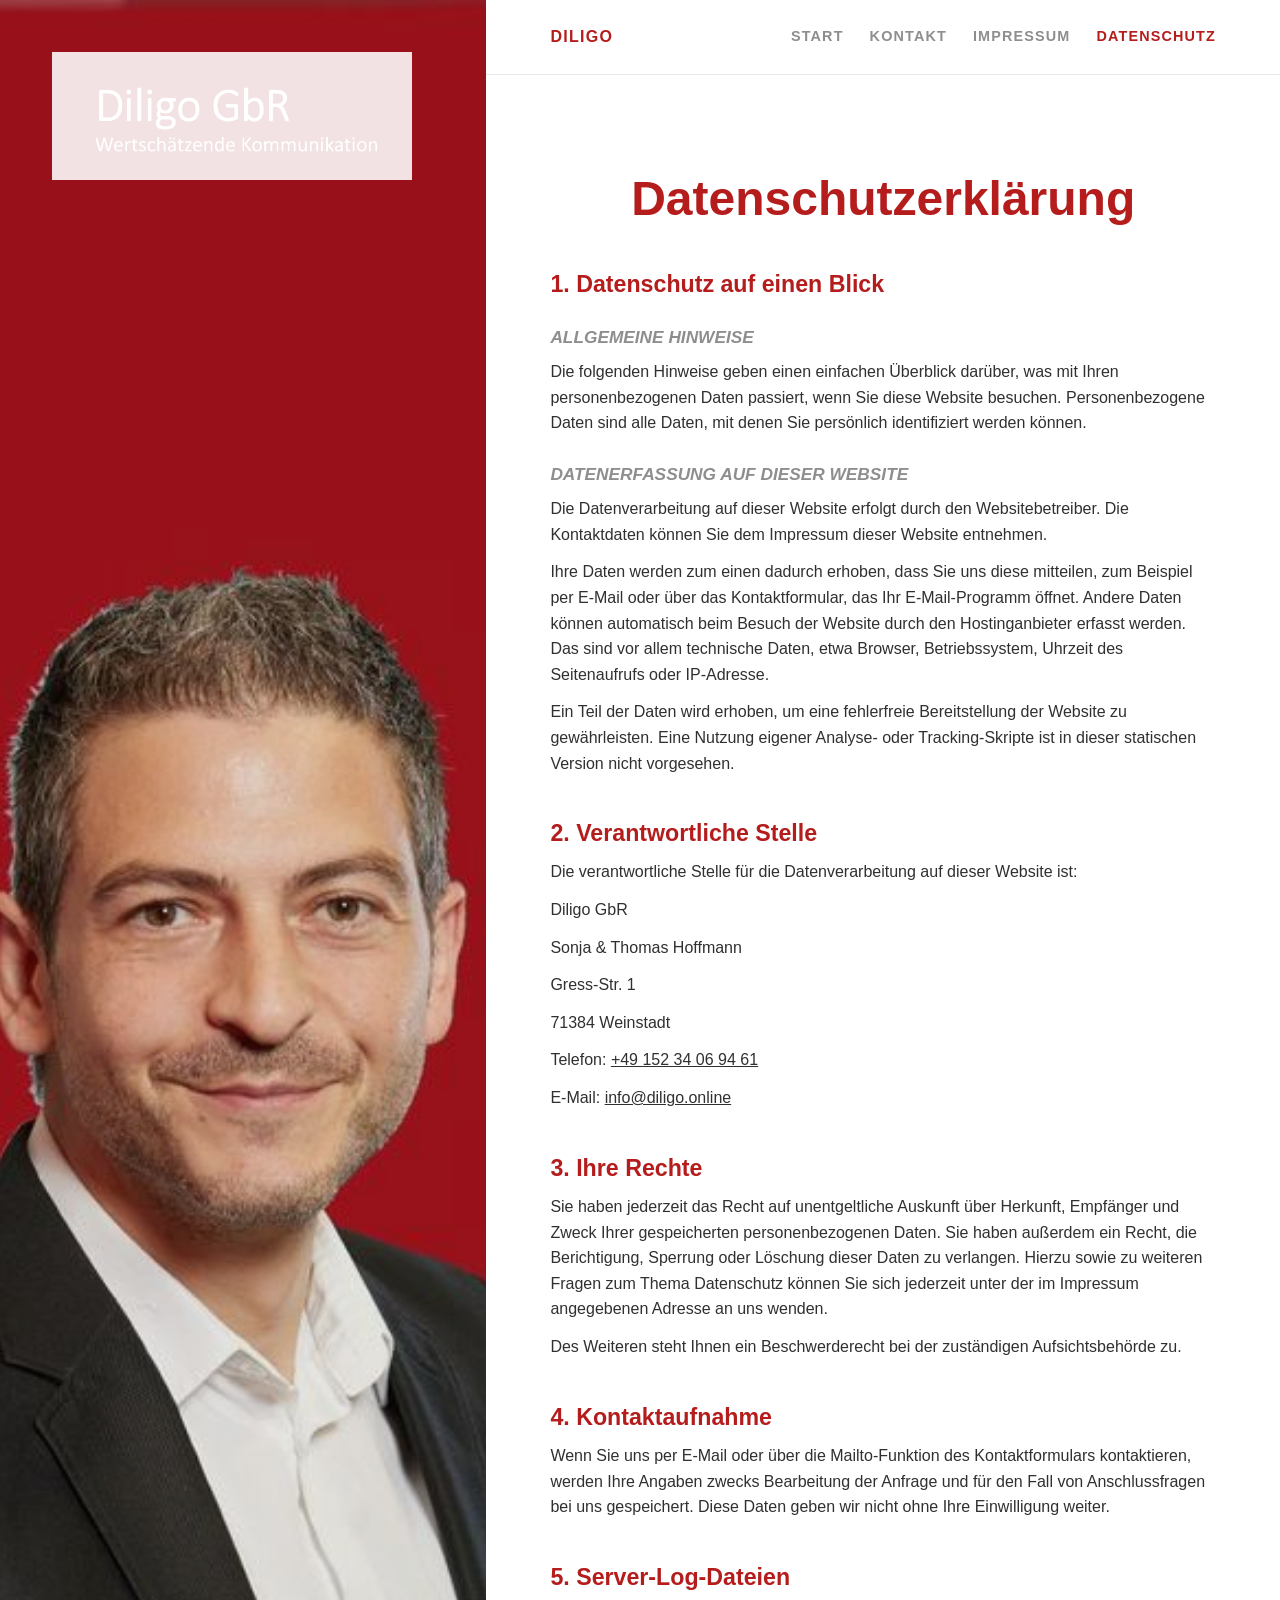
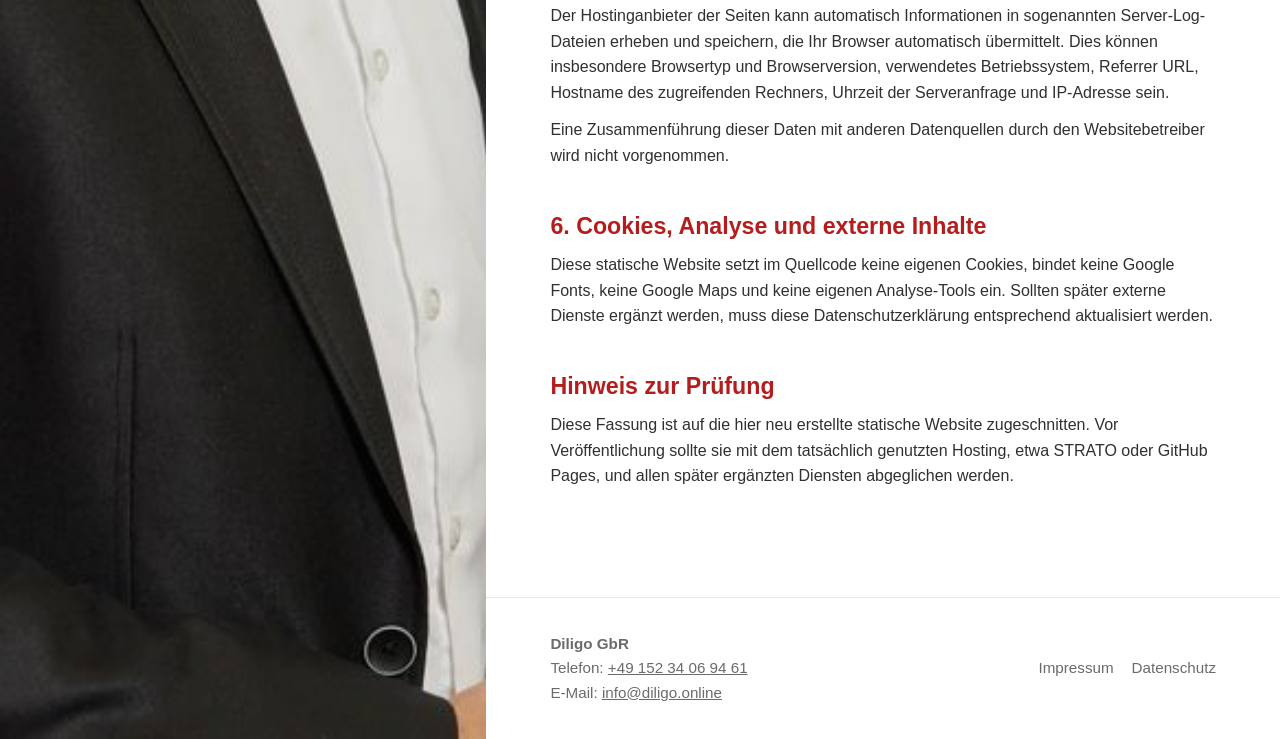
==== datenschutz/index.html @ 12252685 "Create static Diligo website" ====
<!doctype html>
<html lang="de">
  <head>
    <meta charset="utf-8" />
    <meta name="viewport" content="width=device-width, initial-scale=1" />
    <title>Datenschutz | Diligo</title>
    <meta name="description" content="Datenschutzhinweise der Diligo GbR." />
    <link rel="canonical" href="https://diligo.online/datenschutz/" />
    <meta property="og:type" content="website" />
    <meta property="og:title" content="Datenschutz | Diligo" />
    <meta property="og:description" content="Datenschutzhinweise der Diligo GbR." />
    <meta property="og:url" content="https://diligo.online/datenschutz/" />
    <meta property="og:image" content="https://diligo.online/assets/keyvisual.jpg" />
    <link rel="stylesheet" href="/assets/styles.css" />
  </head>
  <body>
    <a class="skip-link" href="#inhalt">Zum Inhalt springen</a>
    <div class="site-shell">
      <aside class="visual-panel" aria-label="Hauptgrafik">
        <img class="keyvisual" src="/assets/keyvisual.jpg" alt="" width="1600" height="1067" />
        <div class="brand-box">
          <a href="/" aria-label="Diligo Startseite">
            <img src="/assets/logo-diligo.png" alt="Diligo" width="1200" height="390" />
          </a>
        </div>
      </aside>

      <div class="content-panel">
        <header class="topbar">
          <div class="topbar-inner">
            <a class="brand-name" href="/">Diligo</a>
            <nav class="nav" aria-label="Hauptnavigation">
              <a href="/">Start</a>
              <a href="/kontakt/">Kontakt</a>
              <a href="/impressum/">Impressum</a>
              <a href="/datenschutz/" aria-current="page">Datenschutz</a>
            </nav>
          </div>
        </header>

        <main class="main-content" id="inhalt">
          <article class="narrow legal-copy">
            <h1 class="page-title center">Datenschutzerklärung</h1>

            <h2>1. Datenschutz auf einen Blick</h2>
            <h3>Allgemeine Hinweise</h3>
            <p>
              Die folgenden Hinweise geben einen einfachen Überblick darüber, was mit Ihren personenbezogenen Daten passiert, wenn Sie diese Website
              besuchen. Personenbezogene Daten sind alle Daten, mit denen Sie persönlich identifiziert werden können.
            </p>

            <h3>Datenerfassung auf dieser Website</h3>
            <p>
              Die Datenverarbeitung auf dieser Website erfolgt durch den Websitebetreiber. Die Kontaktdaten können Sie dem Impressum dieser Website
              entnehmen.
            </p>
            <p>
              Ihre Daten werden zum einen dadurch erhoben, dass Sie uns diese mitteilen, zum Beispiel per E-Mail oder über das Kontaktformular, das
              Ihr E-Mail-Programm öffnet. Andere Daten können automatisch beim Besuch der Website durch den Hostinganbieter erfasst werden. Das sind
              vor allem technische Daten, etwa Browser, Betriebssystem, Uhrzeit des Seitenaufrufs oder IP-Adresse.
            </p>
            <p>
              Ein Teil der Daten wird erhoben, um eine fehlerfreie Bereitstellung der Website zu gewährleisten. Eine Nutzung eigener Analyse- oder
              Tracking-Skripte ist in dieser statischen Version nicht vorgesehen.
            </p>

            <h2>2. Verantwortliche Stelle</h2>
            <p>Die verantwortliche Stelle für die Datenverarbeitung auf dieser Website ist:</p>
            <p>Diligo GbR</p>
            <p>Sonja &amp; Thomas Hoffmann</p>
            <p>Gress-Str. 1</p>
            <p>71384 Weinstadt</p>
            <p>Telefon: <a href="tel:+4915234069461">+49 152 34 06 94 61</a></p>
            <p>E-Mail: <a href="mailto:info@diligo.online">info@diligo.online</a></p>

            <h2>3. Ihre Rechte</h2>
            <p>
              Sie haben jederzeit das Recht auf unentgeltliche Auskunft über Herkunft, Empfänger und Zweck Ihrer gespeicherten personenbezogenen
              Daten. Sie haben außerdem ein Recht, die Berichtigung, Sperrung oder Löschung dieser Daten zu verlangen. Hierzu sowie zu weiteren Fragen
              zum Thema Datenschutz können Sie sich jederzeit unter der im Impressum angegebenen Adresse an uns wenden.
            </p>
            <p>
              Des Weiteren steht Ihnen ein Beschwerderecht bei der zuständigen Aufsichtsbehörde zu.
            </p>

            <h2>4. Kontaktaufnahme</h2>
            <p>
              Wenn Sie uns per E-Mail oder über die Mailto-Funktion des Kontaktformulars kontaktieren, werden Ihre Angaben zwecks Bearbeitung der
              Anfrage und für den Fall von Anschlussfragen bei uns gespeichert. Diese Daten geben wir nicht ohne Ihre Einwilligung weiter.
            </p>

            <h2>5. Server-Log-Dateien</h2>
            <p>
              Der Hostinganbieter der Seiten kann automatisch Informationen in sogenannten Server-Log-Dateien erheben und speichern, die Ihr Browser
              automatisch übermittelt. Dies können insbesondere Browsertyp und Browserversion, verwendetes Betriebssystem, Referrer URL, Hostname des
              zugreifenden Rechners, Uhrzeit der Serveranfrage und IP-Adresse sein.
            </p>
            <p>
              Eine Zusammenführung dieser Daten mit anderen Datenquellen durch den Websitebetreiber wird nicht vorgenommen.
            </p>

            <h2>6. Cookies, Analyse und externe Inhalte</h2>
            <p>
              Diese statische Website setzt im Quellcode keine eigenen Cookies, bindet keine Google Fonts, keine Google Maps und keine eigenen
              Analyse-Tools ein. Sollten später externe Dienste ergänzt werden, muss diese Datenschutzerklärung entsprechend aktualisiert werden.
            </p>

            <h2>Hinweis zur Prüfung</h2>
            <p>
              Diese Fassung ist auf die hier neu erstellte statische Website zugeschnitten. Vor Veröffentlichung sollte sie mit dem tatsächlich
              genutzten Hosting, etwa STRATO oder GitHub Pages, und allen später ergänzten Diensten abgeglichen werden.
            </p>
          </article>
        </main>

        <footer class="site-footer">
          <div class="footer-inner">
            <div>
              <strong>Diligo GbR</strong><br />
              Telefon: <a href="tel:+4915234069461">+49 152 34 06 94 61</a><br />
              E-Mail: <a href="mailto:info@diligo.online">info@diligo.online</a>
            </div>
            <nav class="footer-links" aria-label="Rechtliches">
              <a href="/impressum/">Impressum</a>
              <a href="/datenschutz/">Datenschutz</a>
            </nav>
          </div>
        </footer>
      </div>
    </div>
  </body>
</html>
---- assets/styles.css ----
:root {
  --red: #b51c1c;
  --ink: #292929;
  --text: #303030;
  --muted: #8e8e8e;
  --line: #e8e8e8;
  --paper: #ffffff;
  --soft: #f7f7f7;
  --focus: #b51c1c;
  font-family: "Open Sans", Arial, Helvetica, sans-serif;
}

* {
  box-sizing: border-box;
}

html {
  scroll-behavior: smooth;
}

body {
  margin: 0;
  background: var(--paper);
  color: var(--text);
  line-height: 1.6;
}

a {
  color: inherit;
}

:focus-visible {
  outline: 3px solid var(--focus);
  outline-offset: 4px;
}

.site-shell {
  min-height: 100vh;
}

.visual-panel {
  position: relative;
  min-height: 42vh;
  overflow: hidden;
  background: var(--ink);
}

.visual-panel img.keyvisual {
  position: absolute;
  inset: 0;
  width: 100%;
  height: 100%;
  object-fit: cover;
  opacity: 0.92;
}

.brand-box {
  position: relative;
  z-index: 1;
  padding: 32px;
}

.brand-box img {
  display: block;
  width: min(360px, 72vw);
  height: auto;
  background: rgba(255, 255, 255, 0.88);
  padding: 10px 14px;
}

.content-panel {
  display: flex;
  min-height: 100vh;
  flex-direction: column;
}

.topbar {
  border-bottom: 1px solid var(--line);
  padding: 24px clamp(22px, 5vw, 64px);
}

.topbar-inner {
  display: flex;
  align-items: center;
  justify-content: space-between;
  gap: 24px;
}

.brand-name {
  color: var(--red);
  font-weight: 700;
  letter-spacing: 0.08em;
  text-decoration: none;
  text-transform: uppercase;
}

.nav {
  display: flex;
  align-items: center;
  gap: 26px;
  color: var(--muted);
  font-size: 0.9rem;
  font-weight: 700;
  letter-spacing: 0.08em;
  text-transform: uppercase;
}

.nav a {
  text-decoration: none;
}

.nav a:hover,
.nav a[aria-current="page"] {
  color: var(--red);
}

.main-content {
  flex: 1;
  padding: clamp(48px, 8vw, 96px) clamp(22px, 5vw, 64px);
}

.narrow {
  max-width: 790px;
  margin: 0 auto;
}

.center {
  text-align: center;
}

.eyebrow {
  color: var(--muted);
  font-size: 1rem;
  font-weight: 700;
  letter-spacing: 0.11em;
}

h1,
h2,
h3 {
  margin: 0;
  line-height: 1.18;
}

h1 {
  color: var(--red);
  font-size: clamp(2.4rem, 7vw, 4.25rem);
  font-weight: 800;
}

.page-title {
  font-size: clamp(2rem, 5vw, 3rem);
}

h2 {
  color: var(--red);
  font-size: clamp(1.55rem, 3.5vw, 2.25rem);
}

h3 {
  color: var(--red);
  font-size: 1.45rem;
}

.lead {
  margin: 32px auto 0;
  max-width: 690px;
  font-size: clamp(1.18rem, 2.4vw, 1.45rem);
  line-height: 1.65;
}

.italic {
  font-style: italic;
}

.actions {
  display: flex;
  flex-wrap: wrap;
  justify-content: center;
  gap: 14px;
  margin-top: 42px;
}

.button {
  display: inline-flex;
  min-width: 230px;
  min-height: 52px;
  align-items: center;
  justify-content: center;
  border: 1px solid var(--ink);
  border-radius: 999px;
  background: var(--ink);
  color: #fff;
  font-size: 0.95rem;
  font-weight: 700;
  text-decoration: none;
  transition: background 160ms ease, color 160ms ease, border-color 160ms ease;
}

.button:hover {
  border-color: var(--red);
  background: var(--red);
}

.button.secondary {
  background: transparent;
  color: var(--ink);
}

.button.secondary:hover {
  color: #fff;
}

.principles {
  margin-top: clamp(72px, 10vw, 120px);
}

.principle {
  border-top: 1px solid var(--line);
  padding: 44px 0;
}

.principle-label {
  margin: 0 0 18px;
  color: var(--muted);
  font-weight: 700;
  letter-spacing: 0.08em;
}

.principle p:last-child {
  margin-bottom: 0;
}

.site-footer {
  border-top: 1px solid var(--line);
  padding: 34px clamp(22px, 5vw, 64px);
  color: #6b6b6b;
  font-size: 0.95rem;
}

.footer-inner {
  display: flex;
  flex-wrap: wrap;
  align-items: center;
  justify-content: space-between;
  gap: 20px;
}

.footer-links {
  display: flex;
  flex-wrap: wrap;
  gap: 18px;
}

.footer-links a,
.contact-list a {
  text-decoration: none;
}

.footer-links a:hover,
.contact-list a:hover {
  color: var(--red);
}

.contact-grid {
  display: grid;
  gap: 42px;
  margin-top: 48px;
}

.contact-list {
  margin: 0;
  padding: 0;
  list-style: none;
}

.contact-list li + li {
  margin-top: 10px;
}

.form {
  display: grid;
  gap: 18px;
  margin-top: 32px;
  text-align: left;
}

.field {
  display: grid;
  gap: 7px;
}

.field label {
  font-weight: 700;
}

.field input,
.field textarea {
  width: 100%;
  border: 1px solid #d6d6d6;
  border-radius: 0;
  padding: 13px 14px;
  color: var(--text);
  font: inherit;
}

.field textarea {
  min-height: 150px;
  resize: vertical;
}

.checkbox {
  display: flex;
  align-items: flex-start;
  gap: 10px;
  font-size: 0.95rem;
}

.legal-copy {
  text-align: left;
}

.legal-copy h2 {
  margin-top: 44px;
  color: var(--red);
  font-size: 1.45rem;
}

.legal-copy h3 {
  margin-top: 28px;
  color: var(--muted);
  font-size: 1.08rem;
  font-style: italic;
  text-transform: uppercase;
}

.legal-copy p {
  margin: 12px 0;
}

.skip-link {
  position: fixed;
  left: 16px;
  top: 16px;
  z-index: 10;
  transform: translateY(-180%);
  background: #fff;
  color: var(--ink);
  padding: 10px 14px;
}

.skip-link:focus {
  transform: translateY(0);
}

@media (min-width: 900px) {
  .site-shell {
    display: grid;
    grid-template-columns: minmax(320px, 38vw) 1fr;
  }

  .visual-panel {
    min-height: 100vh;
    position: sticky;
    top: 0;
  }

  .brand-box {
    padding: 52px;
  }

  .contact-grid {
    grid-template-columns: 0.8fr 1.2fr;
  }
}

@media (max-width: 720px) {
  .topbar-inner {
    align-items: flex-start;
    flex-direction: column;
  }

  .nav {
    width: 100%;
    overflow-x: auto;
    padding-bottom: 4px;
  }

  .actions {
    align-items: stretch;
    flex-direction: column;
  }

  .button {
    width: 100%;
  }
}
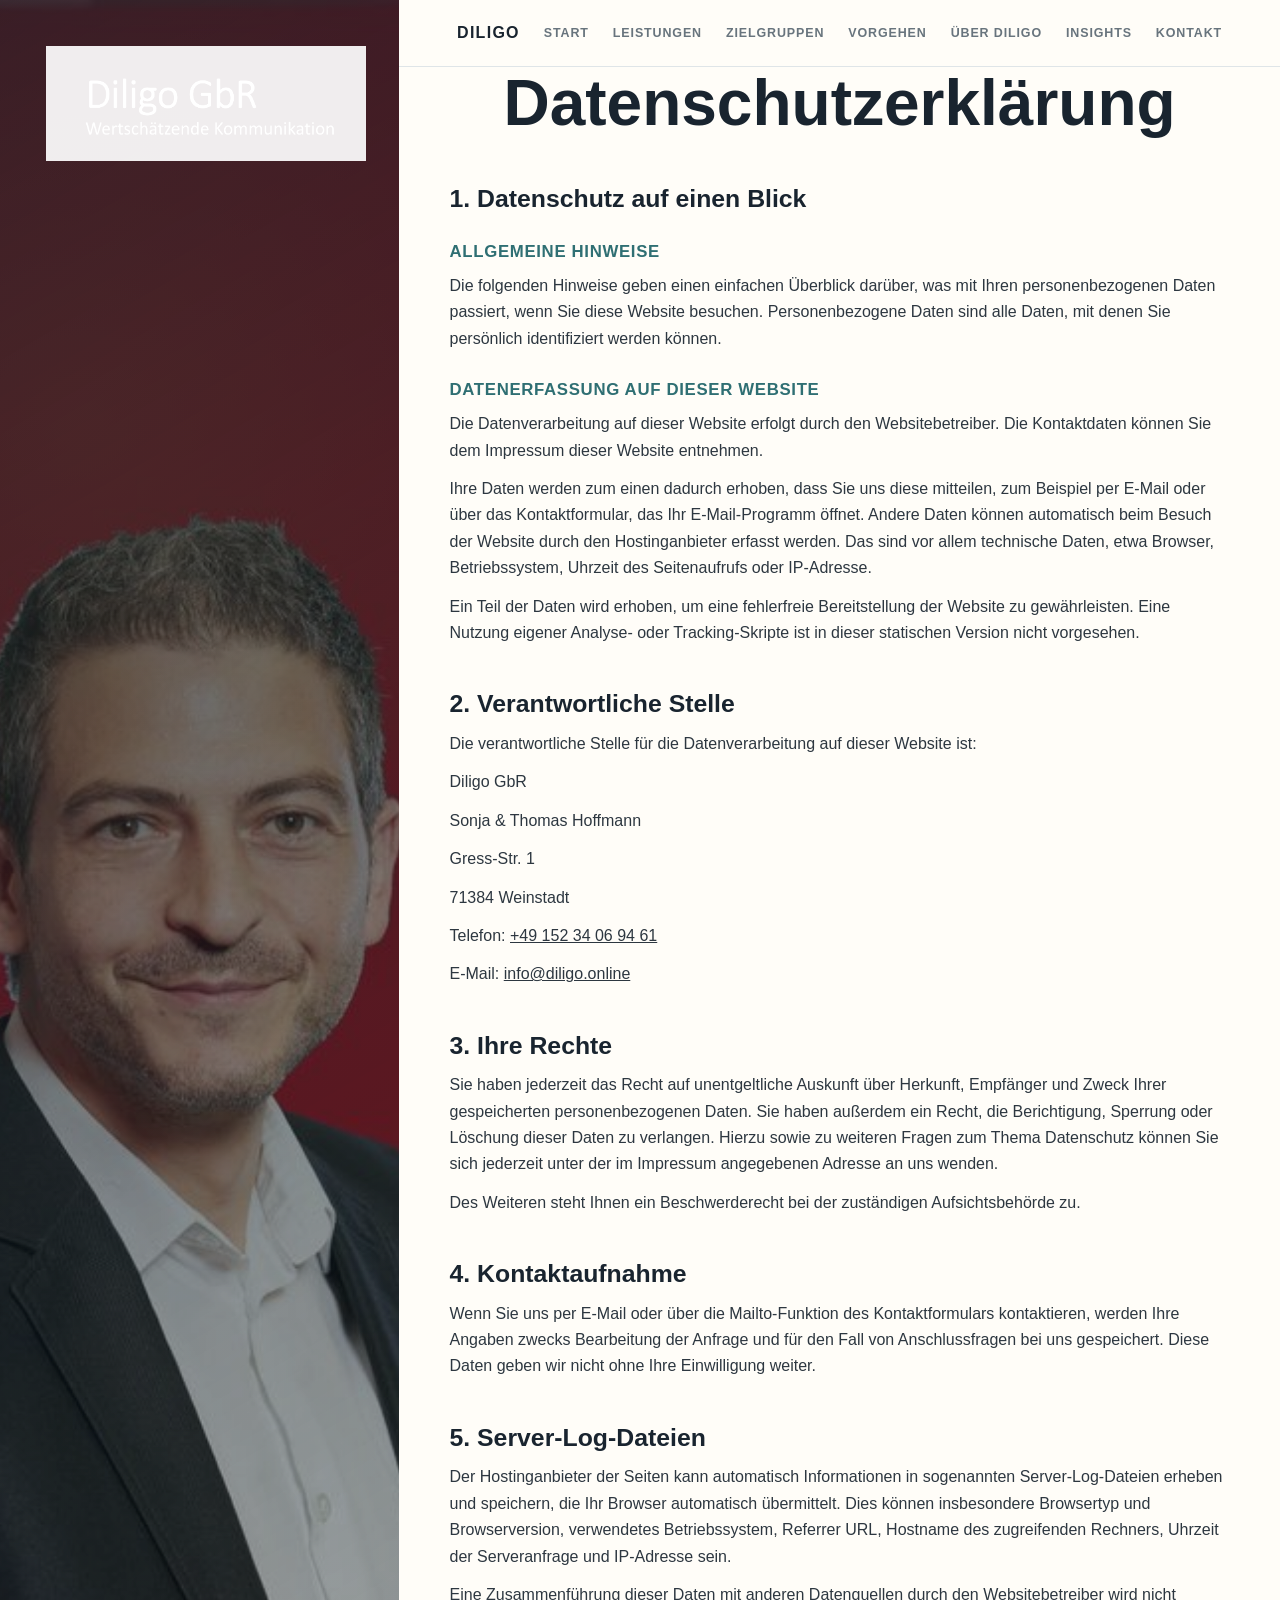
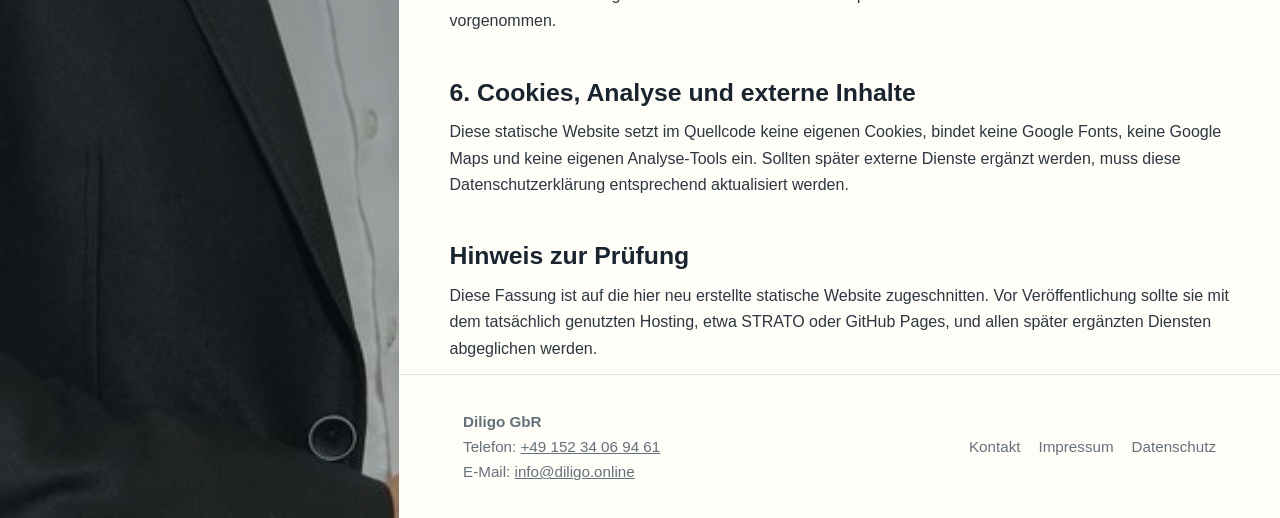
==== commit 767f73c8: "Optimize Diligo website positioning" ====
--- a/datenschutz/index.html
+++ b/datenschutz/index.html
@@ -11,6 +11,7 @@
     <meta property="og:description" content="Datenschutzhinweise der Diligo GbR." />
     <meta property="og:url" content="https://diligo.online/datenschutz/" />
     <meta property="og:image" content="https://diligo.online/assets/keyvisual.jpg" />
+    <link rel="icon" href="/assets/logo-diligo.png" />
     <link rel="stylesheet" href="/assets/styles.css" />
   </head>
   <body>
@@ -31,9 +32,12 @@
             <a class="brand-name" href="/">Diligo</a>
             <nav class="nav" aria-label="Hauptnavigation">
               <a href="/">Start</a>
+              <a href="/leistungen/">Leistungen</a>
+              <a href="/zielgruppen/">Zielgruppen</a>
+              <a href="/vorgehen/">Vorgehen</a>
+              <a href="/ueber-diligo/">Über Diligo</a>
+              <a href="/insights/">Insights</a>
               <a href="/kontakt/">Kontakt</a>
-              <a href="/impressum/">Impressum</a>
-              <a href="/datenschutz/" aria-current="page">Datenschutz</a>
             </nav>
           </div>
         </header>
@@ -121,6 +125,7 @@
               E-Mail: <a href="mailto:info@diligo.online">info@diligo.online</a>
             </div>
             <nav class="footer-links" aria-label="Rechtliches">
+              <a href="/kontakt/">Kontakt</a>
               <a href="/impressum/">Impressum</a>
               <a href="/datenschutz/">Datenschutz</a>
             </nav>
--- a/assets/styles.css
+++ b/assets/styles.css
@@ -1,13 +1,17 @@
 :root {
-  --red: #b51c1c;
-  --ink: #292929;
-  --text: #303030;
-  --muted: #8e8e8e;
-  --line: #e8e8e8;
-  --paper: #ffffff;
-  --soft: #f7f7f7;
-  --focus: #b51c1c;
-  font-family: "Open Sans", Arial, Helvetica, sans-serif;
+  --ink: #19242f;
+  --text: #2d3740;
+  --muted: #68747d;
+  --line: #dfe5e8;
+  --paper: #fffdf8;
+  --soft: #f4f0e7;
+  --deep: #12202a;
+  --petrol: #2f6f73;
+  --sage: #8cae9d;
+  --gold: #bf8f45;
+  --white: #ffffff;
+  --focus: #2f6f73;
+  font-family: Arial, Helvetica, sans-serif;
 }
 
 * {
@@ -22,7 +26,7 @@
   margin: 0;
   background: var(--paper);
   color: var(--text);
-  line-height: 1.6;
+  line-height: 1.65;
 }
 
 a {
@@ -34,15 +38,39 @@
   outline-offset: 4px;
 }
 
+.skip-link {
+  position: fixed;
+  left: 16px;
+  top: 16px;
+  z-index: 20;
+  transform: translateY(-180%);
+  background: var(--white);
+  color: var(--ink);
+  padding: 10px 14px;
+}
+
+.skip-link:focus {
+  transform: translateY(0);
+}
+
 .site-shell {
   min-height: 100vh;
 }
 
 .visual-panel {
   position: relative;
-  min-height: 42vh;
+  min-height: 36vh;
   overflow: hidden;
-  background: var(--ink);
+  background: var(--deep);
+}
+
+.visual-panel::after {
+  position: absolute;
+  inset: 0;
+  background:
+    linear-gradient(150deg, rgba(18, 32, 42, 0.68), rgba(18, 32, 42, 0.18)),
+    radial-gradient(circle at 20% 20%, rgba(191, 143, 69, 0.2), transparent 32%);
+  content: "";
 }
 
 .visual-panel img.keyvisual {
@@ -51,20 +79,20 @@
   width: 100%;
   height: 100%;
   object-fit: cover;
-  opacity: 0.92;
+  opacity: 0.84;
 }
 
 .brand-box {
   position: relative;
   z-index: 1;
-  padding: 32px;
+  padding: 28px;
 }
 
 .brand-box img {
   display: block;
-  width: min(360px, 72vw);
+  width: min(320px, 70vw);
   height: auto;
-  background: rgba(255, 255, 255, 0.88);
+  background: rgba(255, 255, 255, 0.92);
   padding: 10px 14px;
 }
 
@@ -76,7 +104,8 @@
 
 .topbar {
   border-bottom: 1px solid var(--line);
-  padding: 24px clamp(22px, 5vw, 64px);
+  background: rgba(255, 253, 248, 0.96);
+  padding: 20px clamp(20px, 5vw, 58px);
 }
 
 .topbar-inner {
@@ -87,8 +116,8 @@
 }
 
 .brand-name {
-  color: var(--red);
-  font-weight: 700;
+  color: var(--ink);
+  font-weight: 800;
   letter-spacing: 0.08em;
   text-decoration: none;
   text-transform: uppercase;
@@ -97,30 +126,48 @@
 .nav {
   display: flex;
   align-items: center;
-  gap: 26px;
+  gap: clamp(14px, 2vw, 24px);
   color: var(--muted);
-  font-size: 0.9rem;
-  font-weight: 700;
-  letter-spacing: 0.08em;
+  font-size: 0.78rem;
+  font-weight: 800;
+  letter-spacing: 0.07em;
   text-transform: uppercase;
 }
 
 .nav a {
   text-decoration: none;
+  white-space: nowrap;
 }
 
 .nav a:hover,
 .nav a[aria-current="page"] {
-  color: var(--red);
+  color: var(--petrol);
 }
 
 .main-content {
   flex: 1;
-  padding: clamp(48px, 8vw, 96px) clamp(22px, 5vw, 64px);
+}
+
+.section {
+  padding: clamp(56px, 8vw, 98px) clamp(20px, 5vw, 64px);
+}
+
+.section.alt {
+  background: var(--soft);
+}
+
+.section.deep {
+  background: var(--deep);
+  color: #edf3f1;
+}
+
+.wrap {
+  width: min(1120px, 100%);
+  margin: 0 auto;
 }
 
 .narrow {
-  max-width: 790px;
+  width: min(780px, 100%);
   margin: 0 auto;
 }
 
@@ -129,77 +176,117 @@
 }
 
 .eyebrow {
-  color: var(--muted);
-  font-size: 1rem;
-  font-weight: 700;
-  letter-spacing: 0.11em;
+  margin: 0 0 16px;
+  color: var(--petrol);
+  font-size: 0.82rem;
+  font-weight: 800;
+  letter-spacing: 0.12em;
+  text-transform: uppercase;
+}
+
+.deep .eyebrow {
+  color: var(--sage);
 }
 
 h1,
 h2,
 h3 {
   margin: 0;
-  line-height: 1.18;
+  color: var(--ink);
+  line-height: 1.15;
+}
+
+.deep h1,
+.deep h2,
+.deep h3 {
+  color: var(--white);
 }
 
 h1 {
-  color: var(--red);
-  font-size: clamp(2.4rem, 7vw, 4.25rem);
+  font-size: clamp(2.45rem, 7vw, 5.2rem);
   font-weight: 800;
 }
 
 .page-title {
-  font-size: clamp(2rem, 5vw, 3rem);
+  font-size: clamp(2.15rem, 5.3vw, 4rem);
 }
 
 h2 {
-  color: var(--red);
-  font-size: clamp(1.55rem, 3.5vw, 2.25rem);
+  font-size: clamp(1.75rem, 4vw, 3rem);
+  font-weight: 800;
 }
 
 h3 {
-  color: var(--red);
-  font-size: 1.45rem;
+  font-size: clamp(1.18rem, 2vw, 1.45rem);
 }
 
 .lead {
-  margin: 32px auto 0;
-  max-width: 690px;
-  font-size: clamp(1.18rem, 2.4vw, 1.45rem);
-  line-height: 1.65;
-}
-
-.italic {
-  font-style: italic;
+  margin: 28px 0 0;
+  max-width: 760px;
+  font-size: clamp(1.1rem, 2.1vw, 1.38rem);
+  line-height: 1.7;
+}
+
+.center .lead {
+  margin-left: auto;
+  margin-right: auto;
+}
+
+.subtle {
+  color: var(--muted);
+}
+
+.deep .subtle {
+  color: #c5d0ce;
+}
+
+.hero {
+  padding-top: clamp(62px, 9vw, 120px);
+}
+
+.hero-grid {
+  display: grid;
+  align-items: end;
+  gap: clamp(34px, 6vw, 76px);
+}
+
+.hero-note {
+  border-left: 4px solid var(--gold);
+  padding-left: 22px;
+  color: var(--muted);
+  font-size: 1.04rem;
 }
 
 .actions {
   display: flex;
   flex-wrap: wrap;
+  gap: 14px;
+  margin-top: 36px;
+}
+
+.center .actions {
   justify-content: center;
-  gap: 14px;
-  margin-top: 42px;
 }
 
 .button {
   display: inline-flex;
-  min-width: 230px;
+  min-width: 220px;
   min-height: 52px;
   align-items: center;
   justify-content: center;
-  border: 1px solid var(--ink);
-  border-radius: 999px;
-  background: var(--ink);
-  color: #fff;
+  border: 1px solid var(--petrol);
+  border-radius: 4px;
+  background: var(--petrol);
+  color: var(--white);
   font-size: 0.95rem;
-  font-weight: 700;
+  font-weight: 800;
   text-decoration: none;
   transition: background 160ms ease, color 160ms ease, border-color 160ms ease;
 }
 
 .button:hover {
-  border-color: var(--red);
-  background: var(--red);
+  border-color: var(--ink);
+  background: var(--ink);
 }
 
 .button.secondary {
@@ -207,34 +294,208 @@
   color: var(--ink);
 }
 
+.deep .button.secondary {
+  color: var(--white);
+}
+
 .button.secondary:hover {
-  color: #fff;
-}
-
-.principles {
-  margin-top: clamp(72px, 10vw, 120px);
-}
-
-.principle {
+  color: var(--white);
+}
+
+.grid {
+  display: grid;
+  gap: 20px;
+  margin-top: 36px;
+}
+
+.grid.two {
+  grid-template-columns: repeat(auto-fit, minmax(280px, 1fr));
+}
+
+.grid.three {
+  grid-template-columns: repeat(auto-fit, minmax(230px, 1fr));
+}
+
+.card {
+  border: 1px solid var(--line);
+  border-radius: 8px;
+  background: var(--white);
+  padding: clamp(22px, 3vw, 32px);
+}
+
+.alt .card {
+  background: var(--paper);
+}
+
+.deep .card {
+  border-color: rgba(255, 255, 255, 0.16);
+  background: rgba(255, 255, 255, 0.06);
+}
+
+.card p {
+  margin: 14px 0 0;
+}
+
+.card-label {
+  margin: 0 0 14px;
+  color: var(--gold);
+  font-size: 0.82rem;
+  font-weight: 800;
+  letter-spacing: 0.1em;
+  text-transform: uppercase;
+}
+
+.service-list,
+.plain-list {
+  margin: 18px 0 0;
+  padding-left: 20px;
+}
+
+.service-list li + li,
+.plain-list li + li {
+  margin-top: 8px;
+}
+
+.split {
+  display: grid;
+  align-items: start;
+  gap: clamp(32px, 5vw, 64px);
+}
+
+.statement {
   border-top: 1px solid var(--line);
-  padding: 44px 0;
-}
-
-.principle-label {
-  margin: 0 0 18px;
-  color: var(--muted);
-  font-weight: 700;
-  letter-spacing: 0.08em;
-}
-
-.principle p:last-child {
-  margin-bottom: 0;
+  margin-top: 34px;
+  padding-top: 26px;
+  color: var(--ink);
+  font-size: clamp(1.25rem, 2.2vw, 1.6rem);
+  font-weight: 800;
+  line-height: 1.35;
+}
+
+.deep .statement {
+  border-color: rgba(255, 255, 255, 0.2);
+  color: var(--white);
+}
+
+.process {
+  counter-reset: step;
+}
+
+.process .card {
+  position: relative;
+}
+
+.process .card::before {
+  counter-increment: step;
+  content: counter(step, decimal-leading-zero);
+  display: block;
+  margin-bottom: 20px;
+  color: var(--gold);
+  font-weight: 800;
+  letter-spacing: 0.1em;
+}
+
+.profile-box {
+  border-left: 4px solid var(--gold);
+  background: var(--white);
+  padding: clamp(24px, 4vw, 36px);
+}
+
+.legal-copy,
+.rich-text {
+  text-align: left;
+}
+
+.legal-copy h2,
+.rich-text h2 {
+  margin-top: 44px;
+  font-size: 1.55rem;
+}
+
+.legal-copy h3,
+.rich-text h3 {
+  margin-top: 28px;
+  color: var(--petrol);
+  font-size: 1.05rem;
+  letter-spacing: 0.04em;
+  text-transform: uppercase;
+}
+
+.legal-copy p,
+.rich-text p {
+  margin: 12px 0;
+}
+
+.contact-grid {
+  display: grid;
+  gap: 42px;
+  margin-top: 48px;
+}
+
+.contact-list {
+  margin: 18px 0 0;
+  padding: 0;
+  list-style: none;
+}
+
+.contact-list li + li {
+  margin-top: 10px;
+}
+
+.contact-list a,
+.footer-links a {
+  text-decoration: none;
+}
+
+.contact-list a:hover,
+.footer-links a:hover {
+  color: var(--petrol);
+}
+
+.form {
+  display: grid;
+  gap: 18px;
+  text-align: left;
+}
+
+.field {
+  display: grid;
+  gap: 7px;
+}
+
+.field label {
+  font-weight: 800;
+}
+
+.field input,
+.field textarea,
+.field select {
+  width: 100%;
+  border: 1px solid #cad3d7;
+  border-radius: 4px;
+  background: var(--white);
+  padding: 13px 14px;
+  color: var(--text);
+  font: inherit;
+}
+
+.field textarea {
+  min-height: 150px;
+  resize: vertical;
+}
+
+.checkbox {
+  display: flex;
+  align-items: flex-start;
+  gap: 10px;
+  font-size: 0.95rem;
 }
 
 .site-footer {
   border-top: 1px solid var(--line);
-  padding: 34px clamp(22px, 5vw, 64px);
-  color: #6b6b6b;
+  background: var(--paper);
+  padding: 34px clamp(20px, 5vw, 64px);
+  color: #65717a;
   font-size: 0.95rem;
 }
 
@@ -252,111 +513,10 @@
   gap: 18px;
 }
 
-.footer-links a,
-.contact-list a {
-  text-decoration: none;
-}
-
-.footer-links a:hover,
-.contact-list a:hover {
-  color: var(--red);
-}
-
-.contact-grid {
-  display: grid;
-  gap: 42px;
-  margin-top: 48px;
-}
-
-.contact-list {
-  margin: 0;
-  padding: 0;
-  list-style: none;
-}
-
-.contact-list li + li {
-  margin-top: 10px;
-}
-
-.form {
-  display: grid;
-  gap: 18px;
-  margin-top: 32px;
-  text-align: left;
-}
-
-.field {
-  display: grid;
-  gap: 7px;
-}
-
-.field label {
-  font-weight: 700;
-}
-
-.field input,
-.field textarea {
-  width: 100%;
-  border: 1px solid #d6d6d6;
-  border-radius: 0;
-  padding: 13px 14px;
-  color: var(--text);
-  font: inherit;
-}
-
-.field textarea {
-  min-height: 150px;
-  resize: vertical;
-}
-
-.checkbox {
-  display: flex;
-  align-items: flex-start;
-  gap: 10px;
-  font-size: 0.95rem;
-}
-
-.legal-copy {
-  text-align: left;
-}
-
-.legal-copy h2 {
-  margin-top: 44px;
-  color: var(--red);
-  font-size: 1.45rem;
-}
-
-.legal-copy h3 {
-  margin-top: 28px;
-  color: var(--muted);
-  font-size: 1.08rem;
-  font-style: italic;
-  text-transform: uppercase;
-}
-
-.legal-copy p {
-  margin: 12px 0;
-}
-
-.skip-link {
-  position: fixed;
-  left: 16px;
-  top: 16px;
-  z-index: 10;
-  transform: translateY(-180%);
-  background: #fff;
-  color: var(--ink);
-  padding: 10px 14px;
-}
-
-.skip-link:focus {
-  transform: translateY(0);
-}
-
-@media (min-width: 900px) {
+@media (min-width: 980px) {
   .site-shell {
     display: grid;
-    grid-template-columns: minmax(320px, 38vw) 1fr;
+    grid-template-columns: minmax(300px, 32vw) 1fr;
   }
 
   .visual-panel {
@@ -366,15 +526,17 @@
   }
 
   .brand-box {
-    padding: 52px;
-  }
-
+    padding: 46px;
+  }
+
+  .hero-grid,
+  .split,
   .contact-grid {
-    grid-template-columns: 0.8fr 1.2fr;
-  }
-}
-
-@media (max-width: 720px) {
+    grid-template-columns: minmax(0, 1fr) minmax(300px, 0.72fr);
+  }
+}
+
+@media (max-width: 820px) {
   .topbar-inner {
     align-items: flex-start;
     flex-direction: column;
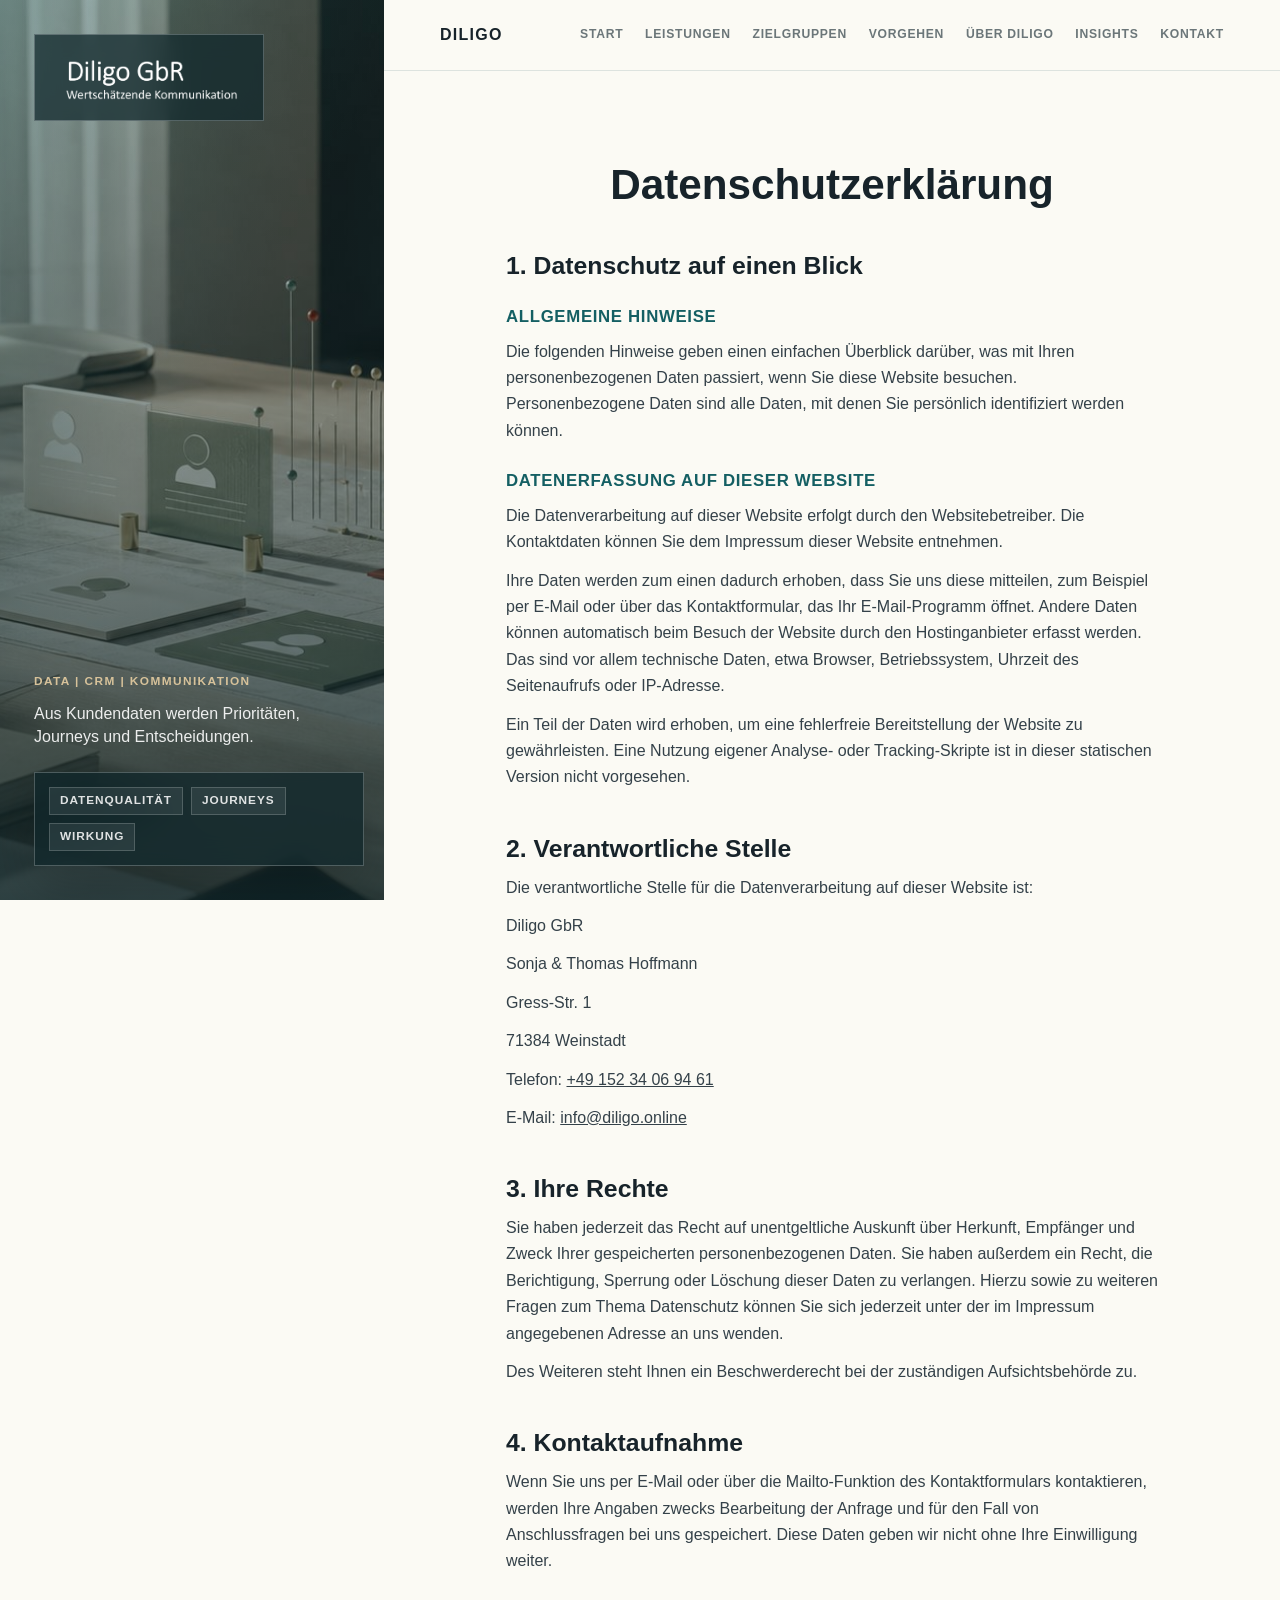
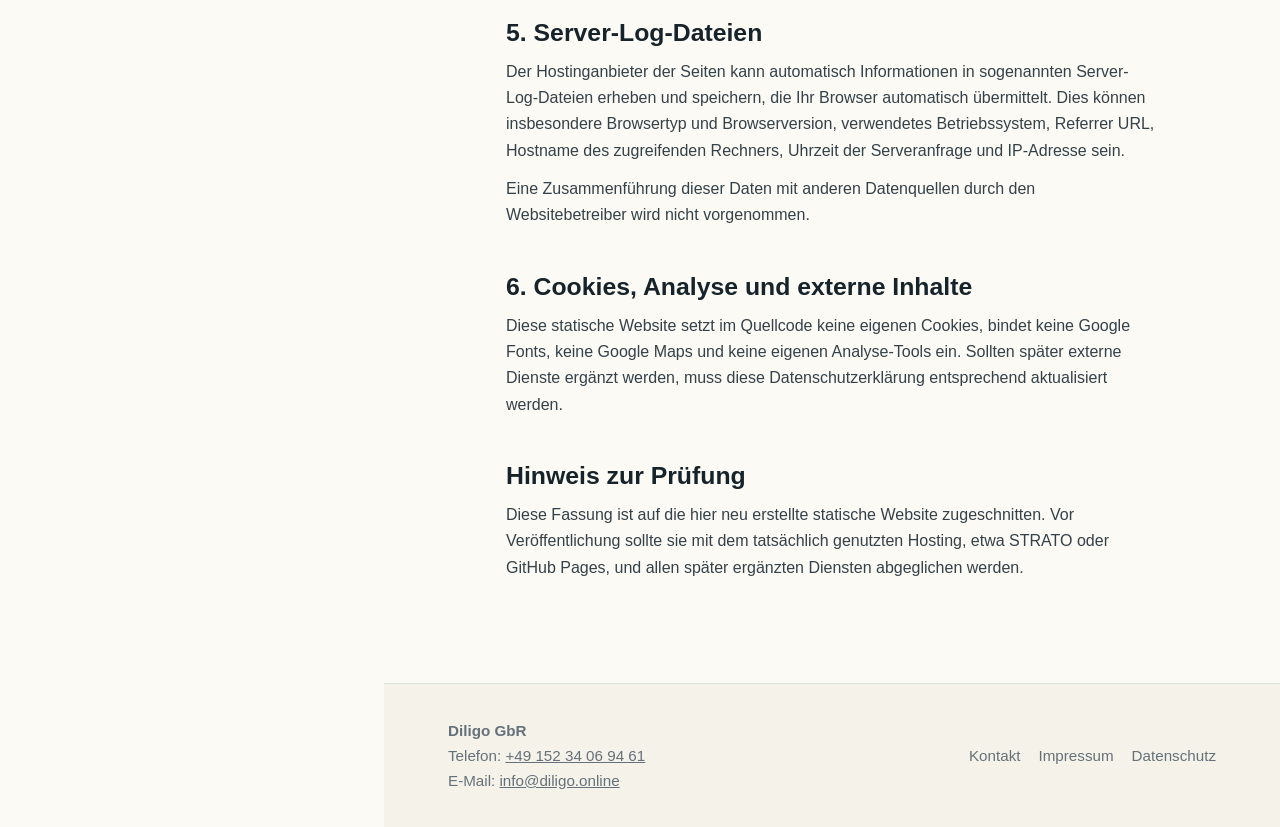
==== commit 3b16d412: "Refresh Diligo site design" ====
--- a/datenschutz/index.html
+++ b/datenschutz/index.html
@@ -10,19 +10,28 @@
     <meta property="og:title" content="Datenschutz | Diligo" />
     <meta property="og:description" content="Datenschutzhinweise der Diligo GbR." />
     <meta property="og:url" content="https://diligo.online/datenschutz/" />
-    <meta property="og:image" content="https://diligo.online/assets/keyvisual.jpg" />
+    <meta property="og:image" content="https://diligo.online/assets/brand-keyvisual.jpg" />
     <link rel="icon" href="/assets/logo-diligo.png" />
     <link rel="stylesheet" href="/assets/styles.css" />
   </head>
   <body>
     <a class="skip-link" href="#inhalt">Zum Inhalt springen</a>
     <div class="site-shell">
-      <aside class="visual-panel" aria-label="Hauptgrafik">
-        <img class="keyvisual" src="/assets/keyvisual.jpg" alt="" width="1600" height="1067" />
+      <aside class="visual-panel" aria-label="Diligo Markenbild">
+        <img class="keyvisual" src="/assets/brand-keyvisual.jpg" alt="" width="1774" height="887" />
         <div class="brand-box">
           <a href="/" aria-label="Diligo Startseite">
             <img src="/assets/logo-diligo.png" alt="Diligo" width="1200" height="390" />
           </a>
+        </div>
+        <div class="visual-copy">
+          <p class="visual-kicker">Data | CRM | Kommunikation</p>
+          <p>Aus Kundendaten werden Prioritäten, Journeys und Entscheidungen.</p>
+        </div>
+        <div class="visual-signals" aria-label="Diligo Schwerpunkte">
+          <span>Datenqualität</span>
+          <span>Journeys</span>
+          <span>Wirkung</span>
         </div>
       </aside>
 
--- a/assets/styles.css
+++ b/assets/styles.css
@@ -1,16 +1,21 @@
 :root {
-  --ink: #19242f;
-  --text: #2d3740;
-  --muted: #68747d;
-  --line: #dfe5e8;
-  --paper: #fffdf8;
-  --soft: #f4f0e7;
-  --deep: #12202a;
-  --petrol: #2f6f73;
-  --sage: #8cae9d;
-  --gold: #bf8f45;
+  --ink: #17232a;
+  --text: #344149;
+  --muted: #6b7679;
+  --line: #d9e0dd;
+  --paper: #fbfaf4;
+  --surface: #ffffff;
+  --soft: #eef3ec;
+  --soft-warm: #f4efe4;
+  --deep: #10272b;
+  --petrol: #145f63;
+  --petrol-2: #0d474c;
+  --sage: #9daf9e;
+  --brass: #b78d49;
+  --clay: #be5d4f;
   --white: #ffffff;
-  --focus: #2f6f73;
+  --shadow: 0 24px 70px rgba(16, 39, 43, 0.13);
+  --focus: #145f63;
   font-family: Arial, Helvetica, sans-serif;
 }
 
@@ -27,6 +32,7 @@
   background: var(--paper);
   color: var(--text);
   line-height: 1.65;
+  overflow-x: clip;
 }
 
 a {
@@ -59,17 +65,19 @@
 
 .visual-panel {
   position: relative;
-  min-height: 36vh;
+  display: grid;
+  min-height: 44vh;
   overflow: hidden;
   background: var(--deep);
+  color: var(--white);
 }
 
 .visual-panel::after {
   position: absolute;
   inset: 0;
   background:
-    linear-gradient(150deg, rgba(18, 32, 42, 0.68), rgba(18, 32, 42, 0.18)),
-    radial-gradient(circle at 20% 20%, rgba(191, 143, 69, 0.2), transparent 32%);
+    linear-gradient(180deg, rgba(16, 39, 43, 0.12), rgba(16, 39, 43, 0.82)),
+    linear-gradient(120deg, rgba(20, 95, 99, 0.38), transparent 48%);
   content: "";
 }
 
@@ -79,21 +87,77 @@
   width: 100%;
   height: 100%;
   object-fit: cover;
-  opacity: 0.84;
-}
-
-.brand-box {
+  object-position: 42% center;
+  opacity: 0.95;
+}
+
+.brand-box,
+.visual-copy,
+.visual-signals {
   position: relative;
   z-index: 1;
-  padding: 28px;
+}
+
+.brand-box {
+  align-self: start;
+  padding: 24px;
 }
 
 .brand-box img {
   display: block;
-  width: min(320px, 70vw);
+  width: min(230px, 58vw);
   height: auto;
-  background: rgba(255, 255, 255, 0.92);
+  border: 1px solid rgba(255, 255, 255, 0.24);
+  background: rgba(16, 39, 43, 0.72);
   padding: 10px 14px;
+  backdrop-filter: blur(12px);
+}
+
+.visual-copy {
+  align-self: end;
+  max-width: 360px;
+  padding: 0 24px 22px;
+}
+
+.visual-kicker {
+  margin: 0 0 10px;
+  color: #d7c29a;
+  font-size: 0.74rem;
+  font-weight: 800;
+  letter-spacing: 0.12em;
+  text-transform: uppercase;
+}
+
+.visual-copy p:last-child {
+  margin: 0;
+  color: rgba(255, 255, 255, 0.9);
+  font-size: 1rem;
+  line-height: 1.45;
+}
+
+.visual-signals {
+  display: flex;
+  flex-wrap: wrap;
+  gap: 8px;
+  width: min(330px, calc(100% - 48px));
+  margin: 0 24px 24px;
+  border: 1px solid rgba(255, 255, 255, 0.24);
+  background: rgba(16, 39, 43, 0.76);
+  padding: 14px;
+  box-shadow: 0 20px 50px rgba(0, 0, 0, 0.22);
+  backdrop-filter: blur(14px);
+}
+
+.visual-signals span {
+  border: 1px solid rgba(255, 255, 255, 0.18);
+  background: rgba(255, 255, 255, 0.08);
+  padding: 7px 10px;
+  color: rgba(255, 255, 255, 0.86);
+  font-size: 0.74rem;
+  font-weight: 800;
+  letter-spacing: 0.08em;
+  line-height: 1;
+  text-transform: uppercase;
 }
 
 .content-panel {
@@ -103,9 +167,13 @@
 }
 
 .topbar {
-  border-bottom: 1px solid var(--line);
-  background: rgba(255, 253, 248, 0.96);
-  padding: 20px clamp(20px, 5vw, 58px);
+  position: sticky;
+  top: 0;
+  z-index: 10;
+  border-bottom: 1px solid rgba(217, 224, 221, 0.86);
+  background: rgba(251, 250, 244, 0.94);
+  padding: 16px clamp(20px, 4.5vw, 56px);
+  backdrop-filter: blur(16px);
 }
 
 .topbar-inner {
@@ -126,21 +194,24 @@
 .nav {
   display: flex;
   align-items: center;
-  gap: clamp(14px, 2vw, 24px);
+  gap: clamp(12px, 1.7vw, 22px);
   color: var(--muted);
-  font-size: 0.78rem;
-  font-weight: 800;
-  letter-spacing: 0.07em;
+  font-size: 0.76rem;
+  font-weight: 800;
+  letter-spacing: 0.06em;
   text-transform: uppercase;
 }
 
 .nav a {
+  border-bottom: 2px solid transparent;
+  padding: 8px 0;
   text-decoration: none;
   white-space: nowrap;
 }
 
 .nav a:hover,
 .nav a[aria-current="page"] {
+  border-color: var(--brass);
   color: var(--petrol);
 }
 
@@ -149,15 +220,21 @@
 }
 
 .section {
-  padding: clamp(56px, 8vw, 98px) clamp(20px, 5vw, 64px);
+  padding: clamp(56px, 7vw, 96px) clamp(20px, 5vw, 64px);
+}
+
+.section + .section {
+  border-top: 1px solid rgba(217, 224, 221, 0.72);
 }
 
 .section.alt {
-  background: var(--soft);
+  background: linear-gradient(180deg, var(--soft), #f7f6ef);
 }
 
 .section.deep {
-  background: var(--deep);
+  background:
+    linear-gradient(135deg, rgba(190, 93, 79, 0.16), transparent 36%),
+    var(--deep);
   color: #edf3f1;
 }
 
@@ -178,14 +255,14 @@
 .eyebrow {
   margin: 0 0 16px;
   color: var(--petrol);
-  font-size: 0.82rem;
+  font-size: 0.78rem;
   font-weight: 800;
   letter-spacing: 0.12em;
   text-transform: uppercase;
 }
 
 .deep .eyebrow {
-  color: var(--sage);
+  color: #cdb47d;
 }
 
 h1,
@@ -193,7 +270,7 @@
 h3 {
   margin: 0;
   color: var(--ink);
-  line-height: 1.15;
+  line-height: 1.12;
 }
 
 .deep h1,
@@ -203,28 +280,29 @@
 }
 
 h1 {
-  font-size: clamp(2.45rem, 7vw, 5.2rem);
+  max-width: 940px;
+  font-size: clamp(2.1rem, 4.2vw, 3.35rem);
   font-weight: 800;
 }
 
 .page-title {
-  font-size: clamp(2.15rem, 5.3vw, 4rem);
+  font-size: clamp(1.95rem, 3.3vw, 2.65rem);
 }
 
 h2 {
-  font-size: clamp(1.75rem, 4vw, 3rem);
+  font-size: clamp(1.62rem, 3.4vw, 2.65rem);
   font-weight: 800;
 }
 
 h3 {
-  font-size: clamp(1.18rem, 2vw, 1.45rem);
+  font-size: clamp(1.12rem, 1.8vw, 1.35rem);
 }
 
 .lead {
-  margin: 28px 0 0;
+  margin: 24px 0 0;
   max-width: 760px;
-  font-size: clamp(1.1rem, 2.1vw, 1.38rem);
-  line-height: 1.7;
+  font-size: clamp(1.06rem, 1.7vw, 1.28rem);
+  line-height: 1.72;
 }
 
 .center .lead {
@@ -240,28 +318,111 @@
   color: #c5d0ce;
 }
 
-.hero {
-  padding-top: clamp(62px, 9vw, 120px);
-}
-
-.hero-grid {
-  display: grid;
-  align-items: end;
+.hero,
+.page-hero {
+  padding-top: clamp(62px, 8vw, 108px);
+}
+
+.hero-grid,
+.page-hero-grid {
+  display: grid;
+  align-items: center;
   gap: clamp(34px, 6vw, 76px);
 }
 
+.page-hero-grid {
+  gap: clamp(28px, 4vw, 48px);
+}
+
+.hero-note,
+.insight-panel {
+  border-left: 4px solid var(--brass);
+  background: rgba(255, 255, 255, 0.54);
+  padding: clamp(20px, 3vw, 28px);
+  color: var(--text);
+  box-shadow: 0 18px 45px rgba(16, 39, 43, 0.07);
+}
+
 .hero-note {
-  border-left: 4px solid var(--gold);
-  padding-left: 22px;
+  font-size: 1.04rem;
+}
+
+.insight-panel .lead,
+.insight-panel .hero-note {
+  border: 0;
+  margin: 0;
+  background: transparent;
+  padding: 0;
+  box-shadow: none;
+}
+
+.metric-row {
+  display: grid;
+  grid-template-columns: repeat(3, 1fr);
+  gap: 12px;
+  margin-top: 22px;
+}
+
+.metric {
+  border-top: 1px solid var(--line);
+  padding-top: 12px;
+}
+
+.metric strong {
+  display: block;
+  color: var(--petrol);
+  font-size: 1.55rem;
+  line-height: 1;
+}
+
+.metric span {
+  display: block;
+  margin-top: 4px;
   color: var(--muted);
-  font-size: 1.04rem;
+  font-size: 0.84rem;
+  line-height: 1.35;
+}
+
+.page-visual {
+  position: relative;
+  overflow: hidden;
+  min-height: 300px;
+  margin: 0;
+  background: var(--deep);
+  box-shadow: var(--shadow);
+}
+
+.page-visual::after {
+  position: absolute;
+  inset: 0;
+  background: linear-gradient(180deg, transparent 45%, rgba(16, 39, 43, 0.5));
+  content: "";
+}
+
+.page-visual img {
+  display: block;
+  width: 100%;
+  height: 100%;
+  min-height: 300px;
+  object-fit: cover;
+}
+
+.page-visual figcaption {
+  position: absolute;
+  left: 18px;
+  right: 18px;
+  bottom: 18px;
+  z-index: 1;
+  color: rgba(255, 255, 255, 0.9);
+  font-size: 0.9rem;
+  line-height: 1.45;
 }
 
 .actions {
   display: flex;
   flex-wrap: wrap;
   gap: 14px;
-  margin-top: 36px;
+  margin-top: 34px;
 }
 
 .center .actions {
@@ -305,7 +466,7 @@
 .grid {
   display: grid;
   gap: 20px;
-  margin-top: 36px;
+  margin-top: 34px;
 }
 
 .grid.two {
@@ -317,19 +478,32 @@
 }
 
 .card {
+  position: relative;
   border: 1px solid var(--line);
   border-radius: 8px;
-  background: var(--white);
+  background: var(--surface);
   padding: clamp(22px, 3vw, 32px);
+  box-shadow: 0 12px 34px rgba(16, 39, 43, 0.05);
+}
+
+.card::before {
+  position: absolute;
+  top: 0;
+  left: 0;
+  width: 46px;
+  height: 3px;
+  background: var(--brass);
+  content: "";
 }
 
 .alt .card {
-  background: var(--paper);
+  background: rgba(255, 255, 255, 0.82);
 }
 
 .deep .card {
   border-color: rgba(255, 255, 255, 0.16);
-  background: rgba(255, 255, 255, 0.06);
+  background: rgba(255, 255, 255, 0.07);
+  box-shadow: none;
 }
 
 .card p {
@@ -338,11 +512,15 @@
 
 .card-label {
   margin: 0 0 14px;
-  color: var(--gold);
-  font-size: 0.82rem;
+  color: var(--petrol);
+  font-size: 0.78rem;
   font-weight: 800;
   letter-spacing: 0.1em;
   text-transform: uppercase;
+}
+
+.deep .card-label {
+  color: #d7c29a;
 }
 
 .service-list,
@@ -364,10 +542,10 @@
 
 .statement {
   border-top: 1px solid var(--line);
-  margin-top: 34px;
-  padding-top: 26px;
+  margin-top: 28px;
+  padding-top: 22px;
   color: var(--ink);
-  font-size: clamp(1.25rem, 2.2vw, 1.6rem);
+  font-size: clamp(1.12rem, 1.8vw, 1.36rem);
   font-weight: 800;
   line-height: 1.35;
 }
@@ -385,25 +563,34 @@
   position: relative;
 }
 
-.process .card::before {
+.process .card::after {
   counter-increment: step;
   content: counter(step, decimal-leading-zero);
-  display: block;
-  margin-bottom: 20px;
-  color: var(--gold);
-  font-weight: 800;
-  letter-spacing: 0.1em;
+  position: absolute;
+  right: 22px;
+  top: 20px;
+  color: rgba(20, 95, 99, 0.16);
+  font-size: 2.5rem;
+  font-weight: 800;
+  line-height: 1;
 }
 
 .profile-box {
-  border-left: 4px solid var(--gold);
-  background: var(--white);
+  display: grid;
+  gap: 20px;
+  border-left: 4px solid var(--brass);
+  background: var(--surface);
   padding: clamp(24px, 4vw, 36px);
+  box-shadow: var(--shadow);
 }
 
 .legal-copy,
 .rich-text {
   text-align: left;
+}
+
+.main-content > .legal-copy {
+  padding: clamp(56px, 7vw, 96px) clamp(20px, 5vw, 64px);
 }
 
 .legal-copy h2,
@@ -455,7 +642,11 @@
 .form {
   display: grid;
   gap: 18px;
+  border: 1px solid var(--line);
+  background: var(--surface);
+  padding: clamp(22px, 3vw, 32px);
   text-align: left;
+  box-shadow: 0 16px 42px rgba(16, 39, 43, 0.07);
 }
 
 .field {
@@ -471,7 +662,7 @@
 .field textarea,
 .field select {
   width: 100%;
-  border: 1px solid #cad3d7;
+  border: 1px solid #cbd5d2;
   border-radius: 4px;
   background: var(--white);
   padding: 13px 14px;
@@ -493,7 +684,7 @@
 
 .site-footer {
   border-top: 1px solid var(--line);
-  background: var(--paper);
+  background: #f5f2e9;
   padding: 34px clamp(20px, 5vw, 64px);
   color: #65717a;
   font-size: 0.95rem;
@@ -516,23 +707,38 @@
 @media (min-width: 980px) {
   .site-shell {
     display: grid;
-    grid-template-columns: minmax(300px, 32vw) 1fr;
+    grid-template-columns: minmax(300px, 30vw) 1fr;
   }
 
   .visual-panel {
+    align-self: start;
+    height: 100vh;
     min-height: 100vh;
     position: sticky;
     top: 0;
+    grid-template-rows: auto 1fr auto auto;
   }
 
   .brand-box {
-    padding: 46px;
-  }
-
-  .hero-grid,
+    padding: 34px;
+  }
+
+  .visual-copy {
+    padding: 0 34px 24px;
+  }
+
+  .visual-signals {
+    margin: 0 34px 34px;
+  }
+
+  .hero-grid {
+    grid-template-columns: minmax(0, 1fr);
+  }
+
+  .page-hero-grid,
   .split,
   .contact-grid {
-    grid-template-columns: minmax(0, 1fr) minmax(300px, 0.72fr);
+    grid-template-columns: minmax(0, 1fr) minmax(260px, 0.64fr);
   }
 }
 
@@ -546,6 +752,11 @@
     width: 100%;
     overflow-x: auto;
     padding-bottom: 4px;
+    scrollbar-width: none;
+  }
+
+  .nav::-webkit-scrollbar {
+    display: none;
   }
 
   .actions {
@@ -556,4 +767,9 @@
   .button {
     width: 100%;
   }
-}
+
+  .metric-row {
+    grid-template-columns: 1fr;
+  }
+
+}
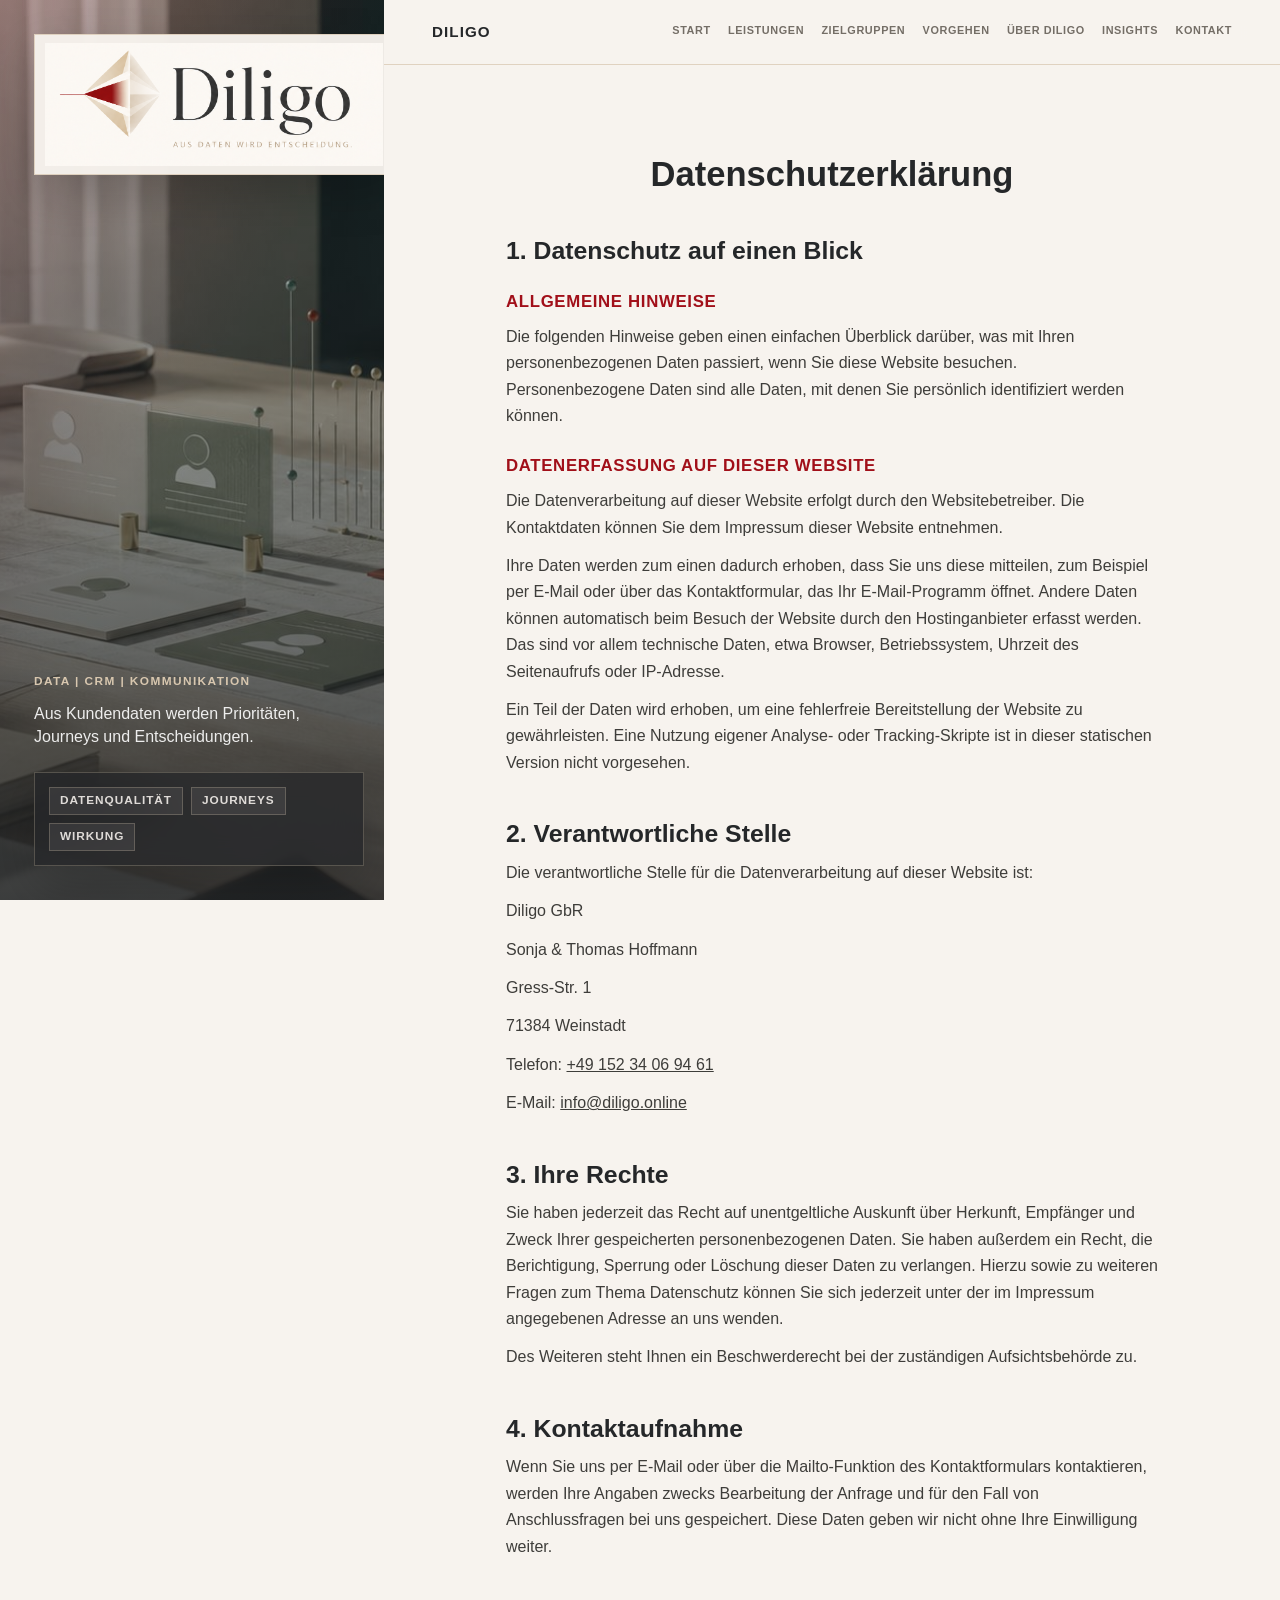
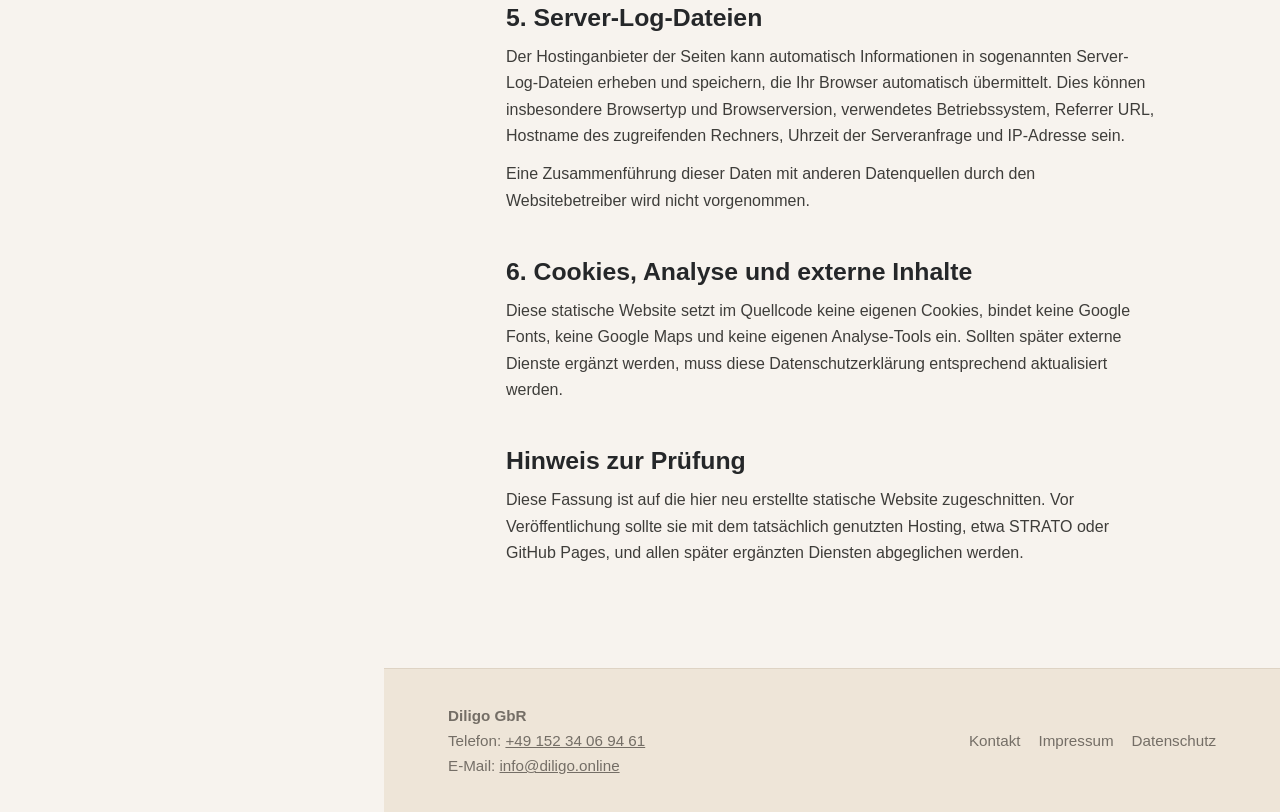
==== commit 203146c6: "Apply crimson prism brand design" ====
--- a/datenschutz/index.html
+++ b/datenschutz/index.html
@@ -21,7 +21,7 @@
         <img class="keyvisual" src="/assets/brand-keyvisual.jpg" alt="" width="1774" height="887" />
         <div class="brand-box">
           <a href="/" aria-label="Diligo Startseite">
-            <img src="/assets/logo-diligo.png" alt="Diligo" width="1200" height="390" />
+            <img src="/assets/logo-diligo.png" alt="Diligo" width="1110" height="405" />
           </a>
         </div>
         <div class="visual-copy">
--- a/assets/styles.css
+++ b/assets/styles.css
@@ -1,21 +1,23 @@
 :root {
-  --ink: #17232a;
-  --text: #344149;
-  --muted: #6b7679;
-  --line: #d9e0dd;
-  --paper: #fbfaf4;
-  --surface: #ffffff;
-  --soft: #eef3ec;
-  --soft-warm: #f4efe4;
-  --deep: #10272b;
-  --petrol: #145f63;
-  --petrol-2: #0d474c;
-  --sage: #9daf9e;
-  --brass: #b78d49;
-  --clay: #be5d4f;
+  --ink: #252729;
+  --text: #3e3d3a;
+  --muted: #746e66;
+  --line: #ded3c4;
+  --paper: #f7f3ee;
+  --surface: #fffdfa;
+  --soft: #eee5d8;
+  --soft-warm: #d8c7af;
+  --deep: #252729;
+  --petrol: #0f2f33;
+  --petrol-2: #0b2528;
+  --sage: #d8c7af;
+  --brass: #a10f19;
+  --clay: #a10f19;
+  --crimson: #a10f19;
+  --sand: #d8c7af;
   --white: #ffffff;
-  --shadow: 0 24px 70px rgba(16, 39, 43, 0.13);
-  --focus: #145f63;
+  --shadow: 0 24px 70px rgba(37, 39, 41, 0.14);
+  --focus: #a10f19;
   font-family: Arial, Helvetica, sans-serif;
 }
 
@@ -68,7 +70,7 @@
   display: grid;
   min-height: 44vh;
   overflow: hidden;
-  background: var(--deep);
+  background: var(--petrol);
   color: var(--white);
 }
 
@@ -76,8 +78,8 @@
   position: absolute;
   inset: 0;
   background:
-    linear-gradient(180deg, rgba(16, 39, 43, 0.12), rgba(16, 39, 43, 0.82)),
-    linear-gradient(120deg, rgba(20, 95, 99, 0.38), transparent 48%);
+    linear-gradient(180deg, rgba(15, 47, 51, 0.18), rgba(37, 39, 41, 0.84)),
+    linear-gradient(120deg, rgba(161, 15, 25, 0.26), transparent 48%);
   content: "";
 }
 
@@ -105,12 +107,12 @@
 
 .brand-box img {
   display: block;
-  width: min(230px, 58vw);
+  width: min(360px, 76vw);
   height: auto;
-  border: 1px solid rgba(255, 255, 255, 0.24);
-  background: rgba(16, 39, 43, 0.72);
-  padding: 10px 14px;
-  backdrop-filter: blur(12px);
+  border: 1px solid rgba(216, 199, 175, 0.72);
+  background: rgba(247, 243, 238, 0.96);
+  padding: 8px 10px;
+  box-shadow: 0 18px 42px rgba(0, 0, 0, 0.18);
 }
 
 .visual-copy {
@@ -121,7 +123,7 @@
 
 .visual-kicker {
   margin: 0 0 10px;
-  color: #d7c29a;
+  color: var(--sand);
   font-size: 0.74rem;
   font-weight: 800;
   letter-spacing: 0.12em;
@@ -141,18 +143,18 @@
   gap: 8px;
   width: min(330px, calc(100% - 48px));
   margin: 0 24px 24px;
-  border: 1px solid rgba(255, 255, 255, 0.24);
-  background: rgba(16, 39, 43, 0.76);
+  border: 1px solid rgba(216, 199, 175, 0.26);
+  background: rgba(37, 39, 41, 0.76);
   padding: 14px;
   box-shadow: 0 20px 50px rgba(0, 0, 0, 0.22);
   backdrop-filter: blur(14px);
 }
 
 .visual-signals span {
-  border: 1px solid rgba(255, 255, 255, 0.18);
-  background: rgba(255, 255, 255, 0.08);
+  border: 1px solid rgba(216, 199, 175, 0.26);
+  background: rgba(247, 243, 238, 0.08);
   padding: 7px 10px;
-  color: rgba(255, 255, 255, 0.86);
+  color: rgba(247, 243, 238, 0.88);
   font-size: 0.74rem;
   font-weight: 800;
   letter-spacing: 0.08em;
@@ -170,9 +172,9 @@
   position: sticky;
   top: 0;
   z-index: 10;
-  border-bottom: 1px solid rgba(217, 224, 221, 0.86);
-  background: rgba(251, 250, 244, 0.94);
-  padding: 16px clamp(20px, 4.5vw, 56px);
+  border-bottom: 1px solid rgba(216, 199, 175, 0.72);
+  background: rgba(247, 243, 238, 0.94);
+  padding: 14px clamp(20px, 4vw, 48px);
   backdrop-filter: blur(16px);
 }
 
@@ -180,13 +182,14 @@
   display: flex;
   align-items: center;
   justify-content: space-between;
-  gap: 24px;
+  gap: 22px;
 }
 
 .brand-name {
   color: var(--ink);
-  font-weight: 800;
-  letter-spacing: 0.08em;
+  font-size: 0.95rem;
+  font-weight: 800;
+  letter-spacing: 0.07em;
   text-decoration: none;
   text-transform: uppercase;
 }
@@ -194,11 +197,11 @@
 .nav {
   display: flex;
   align-items: center;
-  gap: clamp(12px, 1.7vw, 22px);
+  gap: clamp(10px, 1.35vw, 18px);
   color: var(--muted);
-  font-size: 0.76rem;
-  font-weight: 800;
-  letter-spacing: 0.06em;
+  font-size: 0.68rem;
+  font-weight: 800;
+  letter-spacing: 0.055em;
   text-transform: uppercase;
 }
 
@@ -211,8 +214,8 @@
 
 .nav a:hover,
 .nav a[aria-current="page"] {
-  border-color: var(--brass);
-  color: var(--petrol);
+  border-color: var(--crimson);
+  color: var(--crimson);
 }
 
 .main-content {
@@ -224,18 +227,18 @@
 }
 
 .section + .section {
-  border-top: 1px solid rgba(217, 224, 221, 0.72);
+  border-top: 1px solid rgba(216, 199, 175, 0.68);
 }
 
 .section.alt {
-  background: linear-gradient(180deg, var(--soft), #f7f6ef);
+  background: linear-gradient(180deg, var(--soft), var(--paper));
 }
 
 .section.deep {
   background:
-    linear-gradient(135deg, rgba(190, 93, 79, 0.16), transparent 36%),
+    linear-gradient(135deg, rgba(161, 15, 25, 0.18), transparent 38%),
     var(--deep);
-  color: #edf3f1;
+  color: var(--paper);
 }
 
 .wrap {
@@ -254,7 +257,7 @@
 
 .eyebrow {
   margin: 0 0 16px;
-  color: var(--petrol);
+  color: var(--crimson);
   font-size: 0.78rem;
   font-weight: 800;
   letter-spacing: 0.12em;
@@ -262,7 +265,7 @@
 }
 
 .deep .eyebrow {
-  color: #cdb47d;
+  color: var(--sand);
 }
 
 h1,
@@ -281,16 +284,16 @@
 
 h1 {
   max-width: 940px;
-  font-size: clamp(2.1rem, 4.2vw, 3.35rem);
+  font-size: clamp(1.95rem, 3.35vw, 2.85rem);
   font-weight: 800;
 }
 
 .page-title {
-  font-size: clamp(1.95rem, 3.3vw, 2.65rem);
+  font-size: clamp(1.8rem, 2.7vw, 2.25rem);
 }
 
 h2 {
-  font-size: clamp(1.62rem, 3.4vw, 2.65rem);
+  font-size: clamp(1.5rem, 2.55vw, 2.2rem);
   font-weight: 800;
 }
 
@@ -315,7 +318,7 @@
 }
 
 .deep .subtle {
-  color: #c5d0ce;
+  color: #d8cec0;
 }
 
 .hero,
@@ -337,10 +340,10 @@
 .hero-note,
 .insight-panel {
   border-left: 4px solid var(--brass);
-  background: rgba(255, 255, 255, 0.54);
+  background: rgba(255, 253, 250, 0.64);
   padding: clamp(20px, 3vw, 28px);
   color: var(--text);
-  box-shadow: 0 18px 45px rgba(16, 39, 43, 0.07);
+  box-shadow: 0 18px 45px rgba(37, 39, 41, 0.07);
 }
 
 .hero-note {
@@ -370,7 +373,7 @@
 
 .metric strong {
   display: block;
-  color: var(--petrol);
+  color: var(--crimson);
   font-size: 1.55rem;
   line-height: 1;
 }
@@ -387,6 +390,7 @@
   position: relative;
   overflow: hidden;
   min-height: 300px;
+  aspect-ratio: 4 / 3;
   margin: 0;
   background: var(--deep);
   box-shadow: var(--shadow);
@@ -395,7 +399,7 @@
 .page-visual::after {
   position: absolute;
   inset: 0;
-  background: linear-gradient(180deg, transparent 45%, rgba(16, 39, 43, 0.5));
+  background: linear-gradient(180deg, transparent 45%, rgba(37, 39, 41, 0.56));
   content: "";
 }
 
@@ -435,10 +439,11 @@
   min-height: 52px;
   align-items: center;
   justify-content: center;
-  border: 1px solid var(--petrol);
+  border: 1px solid var(--crimson);
   border-radius: 4px;
-  background: var(--petrol);
+  background: var(--crimson);
   color: var(--white);
+  padding: 0 22px;
   font-size: 0.95rem;
   font-weight: 800;
   text-decoration: none;
@@ -483,7 +488,7 @@
   border-radius: 8px;
   background: var(--surface);
   padding: clamp(22px, 3vw, 32px);
-  box-shadow: 0 12px 34px rgba(16, 39, 43, 0.05);
+  box-shadow: 0 12px 34px rgba(37, 39, 41, 0.055);
 }
 
 .card::before {
@@ -497,30 +502,42 @@
 }
 
 .alt .card {
-  background: rgba(255, 255, 255, 0.82);
+  background: rgba(255, 253, 250, 0.84);
 }
 
 .deep .card {
-  border-color: rgba(255, 255, 255, 0.16);
-  background: rgba(255, 255, 255, 0.07);
+  border-color: rgba(216, 199, 175, 0.22);
+  background: rgba(247, 243, 238, 0.07);
   box-shadow: none;
 }
 
 .card p {
   margin: 14px 0 0;
+  font-size: 0.98rem;
+  line-height: 1.62;
+}
+
+.card h2 {
+  font-size: clamp(1.25rem, 1.5vw, 1.62rem);
+  line-height: 1.22;
+}
+
+.card h3 {
+  font-size: clamp(1.08rem, 1.2vw, 1.22rem);
+  line-height: 1.24;
 }
 
 .card-label {
   margin: 0 0 14px;
-  color: var(--petrol);
-  font-size: 0.78rem;
-  font-weight: 800;
-  letter-spacing: 0.1em;
+  color: var(--crimson);
+  font-size: 0.72rem;
+  font-weight: 800;
+  letter-spacing: 0.095em;
   text-transform: uppercase;
 }
 
 .deep .card-label {
-  color: #d7c29a;
+  color: var(--sand);
 }
 
 .service-list,
@@ -551,7 +568,7 @@
 }
 
 .deep .statement {
-  border-color: rgba(255, 255, 255, 0.2);
+  border-color: rgba(216, 199, 175, 0.24);
   color: var(--white);
 }
 
@@ -569,7 +586,7 @@
   position: absolute;
   right: 22px;
   top: 20px;
-  color: rgba(20, 95, 99, 0.16);
+  color: rgba(161, 15, 25, 0.15);
   font-size: 2.5rem;
   font-weight: 800;
   line-height: 1;
@@ -602,7 +619,7 @@
 .legal-copy h3,
 .rich-text h3 {
   margin-top: 28px;
-  color: var(--petrol);
+  color: var(--crimson);
   font-size: 1.05rem;
   letter-spacing: 0.04em;
   text-transform: uppercase;
@@ -636,7 +653,7 @@
 
 .contact-list a:hover,
 .footer-links a:hover {
-  color: var(--petrol);
+  color: var(--crimson);
 }
 
 .form {
@@ -646,7 +663,7 @@
   background: var(--surface);
   padding: clamp(22px, 3vw, 32px);
   text-align: left;
-  box-shadow: 0 16px 42px rgba(16, 39, 43, 0.07);
+  box-shadow: 0 16px 42px rgba(37, 39, 41, 0.07);
 }
 
 .field {
@@ -662,7 +679,7 @@
 .field textarea,
 .field select {
   width: 100%;
-  border: 1px solid #cbd5d2;
+  border: 1px solid var(--line);
   border-radius: 4px;
   background: var(--white);
   padding: 13px 14px;
@@ -684,9 +701,9 @@
 
 .site-footer {
   border-top: 1px solid var(--line);
-  background: #f5f2e9;
+  background: #eee5d8;
   padding: 34px clamp(20px, 5vw, 64px);
-  color: #65717a;
+  color: var(--muted);
   font-size: 0.95rem;
 }
 
@@ -743,15 +760,69 @@
 }
 
 @media (max-width: 820px) {
+  body {
+    line-height: 1.58;
+  }
+
+  .visual-panel {
+    min-height: clamp(330px, 48vh, 420px);
+  }
+
+  .brand-box {
+    padding: 22px 20px 0;
+  }
+
+  .brand-box img {
+    width: min(310px, 76vw);
+    padding: 7px 9px;
+  }
+
+  .visual-copy {
+    max-width: 340px;
+    padding: 0 20px 18px;
+  }
+
+  .visual-kicker {
+    margin-bottom: 8px;
+    font-size: 0.7rem;
+  }
+
+  .visual-copy p:last-child {
+    font-size: 0.96rem;
+    line-height: 1.42;
+  }
+
+  .visual-signals {
+    width: min(340px, calc(100% - 40px));
+    margin: 0 20px 22px;
+    padding: 12px;
+  }
+
+  .visual-signals span {
+    padding: 7px 9px;
+    font-size: 0.68rem;
+  }
+
   .topbar-inner {
     align-items: flex-start;
     flex-direction: column;
+    gap: 14px;
+  }
+
+  .topbar {
+    padding: 15px 20px 12px;
+  }
+
+  .brand-name {
+    font-size: 0.96rem;
   }
 
   .nav {
     width: 100%;
+    gap: 16px;
     overflow-x: auto;
-    padding-bottom: 4px;
+    padding-bottom: 2px;
+    font-size: 0.7rem;
     scrollbar-width: none;
   }
 
@@ -762,14 +833,177 @@
   .actions {
     align-items: stretch;
     flex-direction: column;
+    gap: 10px;
+    margin-top: 26px;
   }
 
   .button {
+    min-height: 48px;
+    min-width: 0;
     width: 100%;
+    padding: 0 16px;
+    font-size: 0.9rem;
   }
 
   .metric-row {
     grid-template-columns: 1fr;
-  }
-
-}
+    gap: 10px;
+  }
+
+  .section {
+    padding: 48px 20px;
+  }
+
+  .hero,
+  .page-hero {
+    padding-top: 54px;
+  }
+
+  h1 {
+    font-size: clamp(1.95rem, 8vw, 2.25rem);
+    line-height: 1.08;
+  }
+
+  .page-title {
+    font-size: clamp(1.82rem, 7.2vw, 2.12rem);
+    line-height: 1.1;
+  }
+
+  h2 {
+    font-size: clamp(1.48rem, 6vw, 1.82rem);
+    line-height: 1.16;
+  }
+
+  h3 {
+    font-size: 1.08rem;
+    line-height: 1.22;
+  }
+
+  .lead {
+    margin-top: 20px;
+    font-size: 1.02rem;
+    line-height: 1.62;
+  }
+
+  .eyebrow {
+    margin-bottom: 12px;
+    font-size: 0.72rem;
+    line-height: 1.25;
+  }
+
+  .hero-grid,
+  .page-hero-grid,
+  .split,
+  .contact-grid {
+    gap: 28px;
+  }
+
+  .insight-panel,
+  .hero-note {
+    padding: 18px;
+  }
+
+  .page-visual {
+    min-height: 220px;
+    aspect-ratio: 16 / 10;
+  }
+
+  .page-visual img {
+    min-height: 220px;
+  }
+
+  .page-visual figcaption {
+    left: 14px;
+    right: 14px;
+    bottom: 14px;
+    font-size: 0.82rem;
+  }
+
+  .grid {
+    gap: 14px;
+    margin-top: 28px;
+  }
+
+  .grid.two,
+  .grid.three {
+    grid-template-columns: 1fr;
+  }
+
+  .card,
+  .profile-box,
+  .form {
+    padding: 20px;
+  }
+
+  .statement {
+    margin-top: 22px;
+    padding-top: 18px;
+    font-size: 1.08rem;
+  }
+
+  .contact-grid {
+    margin-top: 34px;
+  }
+
+  .field input,
+  .field textarea,
+  .field select {
+    padding: 12px 13px;
+  }
+
+  .site-footer {
+    padding: 28px 20px;
+    font-size: 0.9rem;
+  }
+}
+
+@media (max-width: 460px) {
+  .visual-panel {
+    min-height: clamp(315px, 45vh, 380px);
+  }
+
+  .brand-box img {
+    width: min(285px, 76vw);
+  }
+
+  .section {
+    padding: 42px 18px;
+  }
+
+  .hero,
+  .page-hero {
+    padding-top: 46px;
+  }
+
+  h1 {
+    font-size: clamp(1.78rem, 7.6vw, 2.02rem);
+  }
+
+  .page-title {
+    font-size: clamp(1.66rem, 7vw, 1.95rem);
+  }
+
+  .lead {
+    font-size: 0.98rem;
+  }
+
+  .button {
+    min-height: 46px;
+  }
+
+  .page-visual {
+    min-height: 190px;
+  }
+
+  .page-visual img {
+    min-height: 190px;
+  }
+
+  .visual-copy {
+    padding-bottom: 16px;
+  }
+
+  .visual-signals {
+    margin-bottom: 18px;
+  }
+}
